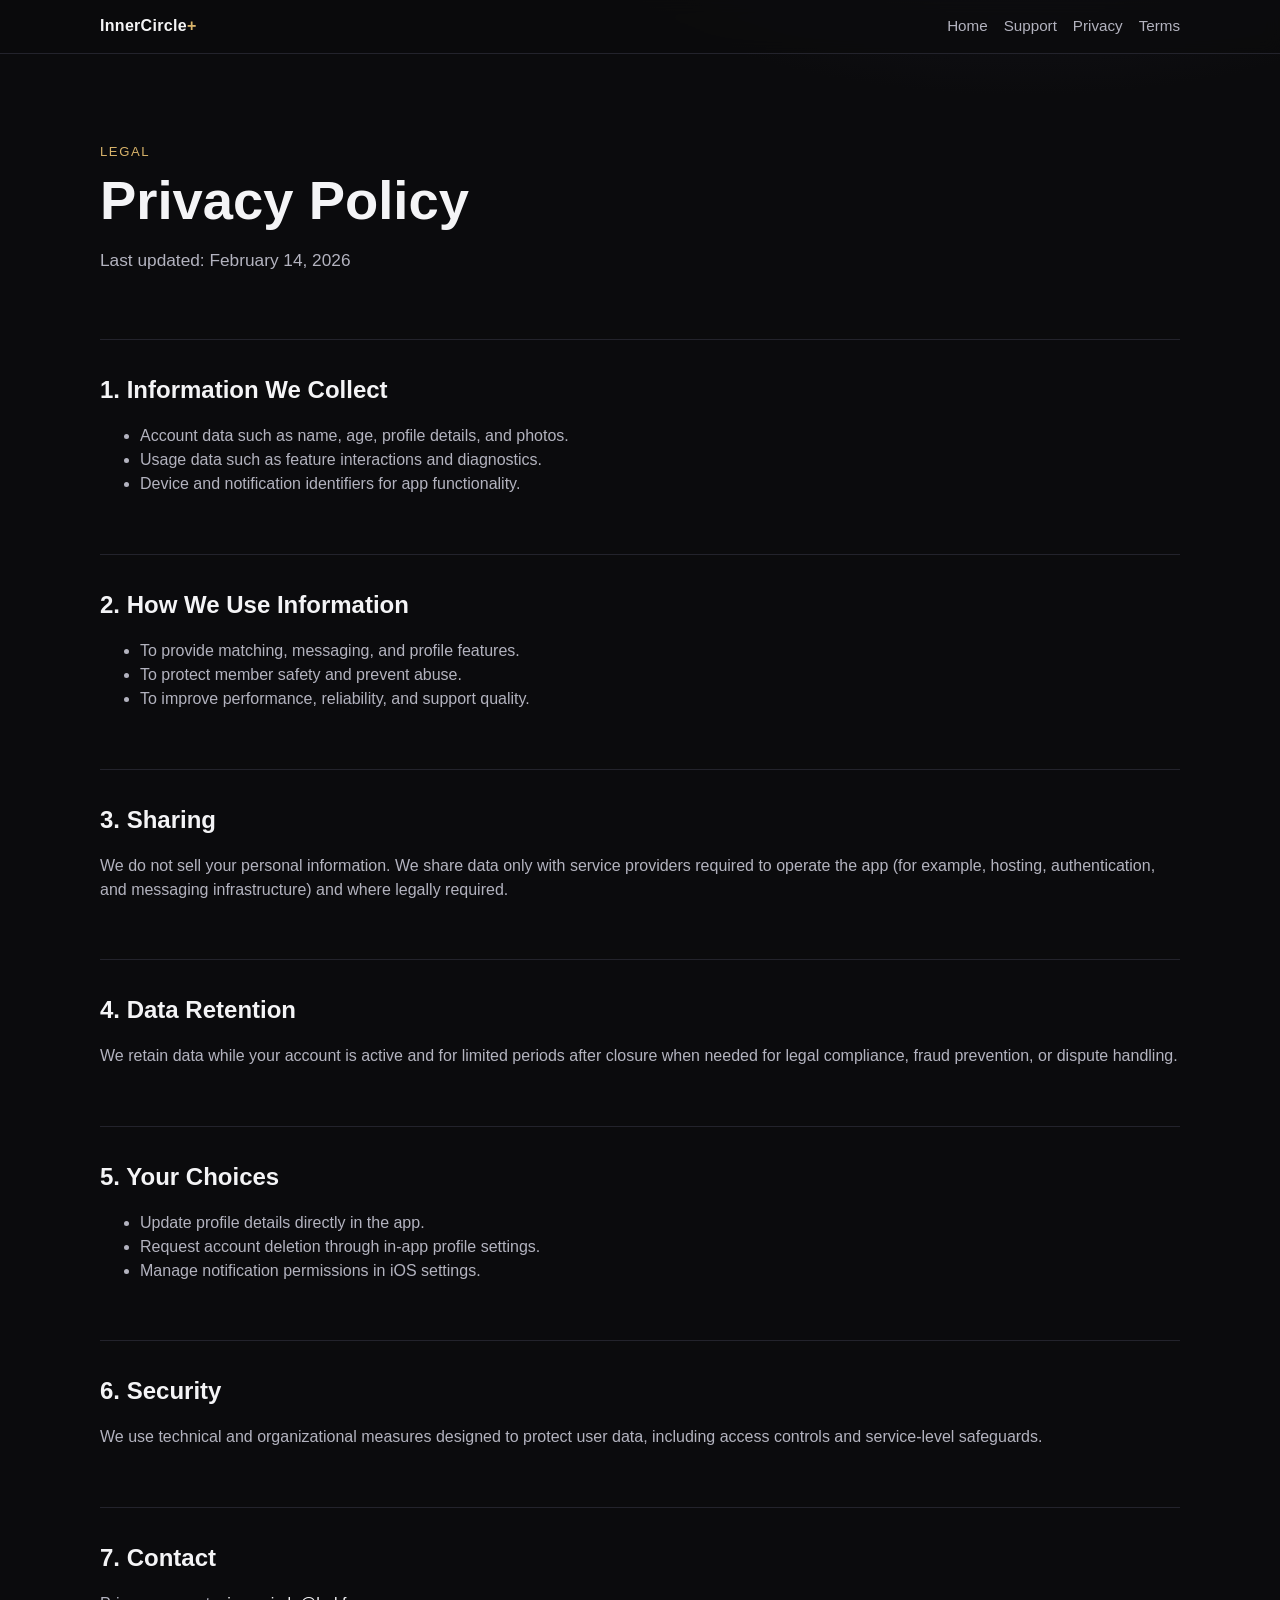
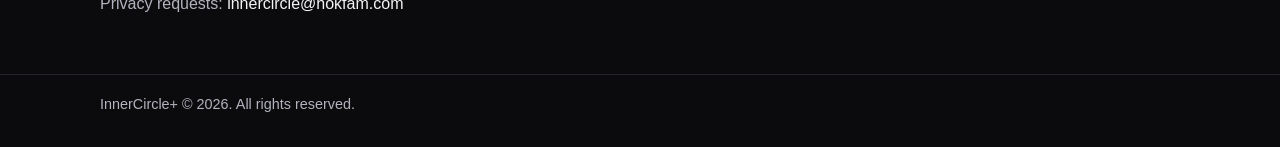
==== privacy.html @ e4188d9f "Add files via upload" ====
<!doctype html>
<html lang="en">
<head>
  <meta charset="utf-8">
  <meta name="viewport" content="width=device-width, initial-scale=1">
  <title>Privacy Policy | InnerCircle+</title>
  <meta name="description" content="Privacy Policy for InnerCircle+.">
  <link rel="stylesheet" href="styles.css">
</head>
<body>
  <nav class="nav">
    <div class="container nav-inner">
      <div class="brand">InnerCircle<span>+</span></div>
      <div class="links">
        <a href="index.html">Home</a>
        <a href="support.html">Support</a>
        <a href="privacy.html">Privacy</a>
        <a href="terms.html">Terms</a>
      </div>
    </div>
  </nav>

  <main class="container legal">
    <section class="hero">
      <div class="eyebrow">Legal</div>
      <h1>Privacy Policy</h1>
      <p class="lead">Last updated: February 14, 2026</p>
    </section>

    <section class="section">
      <h2>1. Information We Collect</h2>
      <ul>
        <li>Account data such as name, age, profile details, and photos.</li>
        <li>Usage data such as feature interactions and diagnostics.</li>
        <li>Device and notification identifiers for app functionality.</li>
      </ul>
    </section>

    <section class="section">
      <h2>2. How We Use Information</h2>
      <ul>
        <li>To provide matching, messaging, and profile features.</li>
        <li>To protect member safety and prevent abuse.</li>
        <li>To improve performance, reliability, and support quality.</li>
      </ul>
    </section>

    <section class="section">
      <h2>3. Sharing</h2>
      <p>We do not sell your personal information. We share data only with service providers required to operate the app (for example, hosting, authentication, and messaging infrastructure) and where legally required.</p>
    </section>

    <section class="section">
      <h2>4. Data Retention</h2>
      <p>We retain data while your account is active and for limited periods after closure when needed for legal compliance, fraud prevention, or dispute handling.</p>
    </section>

    <section class="section">
      <h2>5. Your Choices</h2>
      <ul>
        <li>Update profile details directly in the app.</li>
        <li>Request account deletion through in-app profile settings.</li>
        <li>Manage notification permissions in iOS settings.</li>
      </ul>
    </section>

    <section class="section">
      <h2>6. Security</h2>
      <p>We use technical and organizational measures designed to protect user data, including access controls and service-level safeguards.</p>
    </section>

    <section class="section">
      <h2>7. Contact</h2>
      <p>Privacy requests: <a href="mailto:innercircle@hokfam.com">innercircle@hokfam.com</a></p>
    </section>
  </main>

  <footer>
    <div class="container">
      <div>InnerCircle+ &copy; 2026. All rights reserved.</div>
    </div>
  </footer>
</body>
</html>
---- styles.css ----
:root {
  --bg: #0b0b0d;
  --card: #121217;
  --text: #f4f4f6;
  --muted: #b3b3bf;
  --gold: #d8b36a;
  --line: #23232c;
  --max: 1080px;
}

* {
  box-sizing: border-box;
}

html, body {
  margin: 0;
  padding: 0;
  background: radial-gradient(1200px 600px at 80% -10%, #1a1a24 0%, var(--bg) 45%);
  color: var(--text);
  font-family: -apple-system, BlinkMacSystemFont, "SF Pro Text", "Helvetica Neue", Arial, sans-serif;
  line-height: 1.5;
}

a {
  color: var(--text);
  text-decoration: none;
}

.container {
  width: min(100% - 2rem, var(--max));
  margin: 0 auto;
}

.nav {
  position: sticky;
  top: 0;
  z-index: 10;
  backdrop-filter: blur(8px);
  background: rgba(11, 11, 13, 0.75);
  border-bottom: 1px solid var(--line);
}

.nav-inner {
  display: flex;
  align-items: center;
  justify-content: space-between;
  padding: 0.9rem 0;
}

.brand {
  font-weight: 700;
  letter-spacing: 0.3px;
}

.brand span {
  color: var(--gold);
}

.links {
  display: flex;
  gap: 1rem;
  font-size: 0.95rem;
}

.links a {
  color: var(--muted);
}

.links a:hover {
  color: var(--text);
}

.hero {
  padding: 5.5rem 0 3rem;
}

.eyebrow {
  color: var(--gold);
  font-size: 0.82rem;
  letter-spacing: 0.12em;
  text-transform: uppercase;
}

h1 {
  margin: 0.6rem 0 1rem;
  font-size: clamp(2rem, 5vw, 3.4rem);
  line-height: 1.1;
}

.lead {
  max-width: 680px;
  color: var(--muted);
  font-size: 1.08rem;
}

.cta-row {
  margin-top: 1.5rem;
  display: flex;
  gap: 0.9rem;
  flex-wrap: wrap;
}

.btn {
  border: 1px solid var(--line);
  background: #191920;
  color: var(--text);
  padding: 0.72rem 1rem;
  border-radius: 999px;
  font-weight: 600;
}

.btn.primary {
  border-color: #9a7a3f;
  background: linear-gradient(180deg, #d8b36a 0%, #b48a42 100%);
  color: #1a1307;
}

.grid {
  display: grid;
  grid-template-columns: repeat(auto-fit, minmax(220px, 1fr));
  gap: 1rem;
  margin: 2.2rem 0 3.5rem;
}

.card {
  background: linear-gradient(180deg, rgba(255, 255, 255, 0.02), rgba(255, 255, 255, 0));
  border: 1px solid var(--line);
  border-radius: 16px;
  padding: 1rem;
}

.card h3 {
  margin: 0 0 0.4rem;
  font-size: 1.02rem;
}

.muted {
  color: var(--muted);
}

.section {
  padding: 2rem 0 2.6rem;
  border-top: 1px solid var(--line);
}

.section h2 {
  margin: 0 0 0.8rem;
  font-size: 1.5rem;
}

.legal p, .legal li {
  color: var(--muted);
}

footer {
  border-top: 1px solid var(--line);
  padding: 1.2rem 0 2rem;
  color: var(--muted);
  font-size: 0.9rem;
}
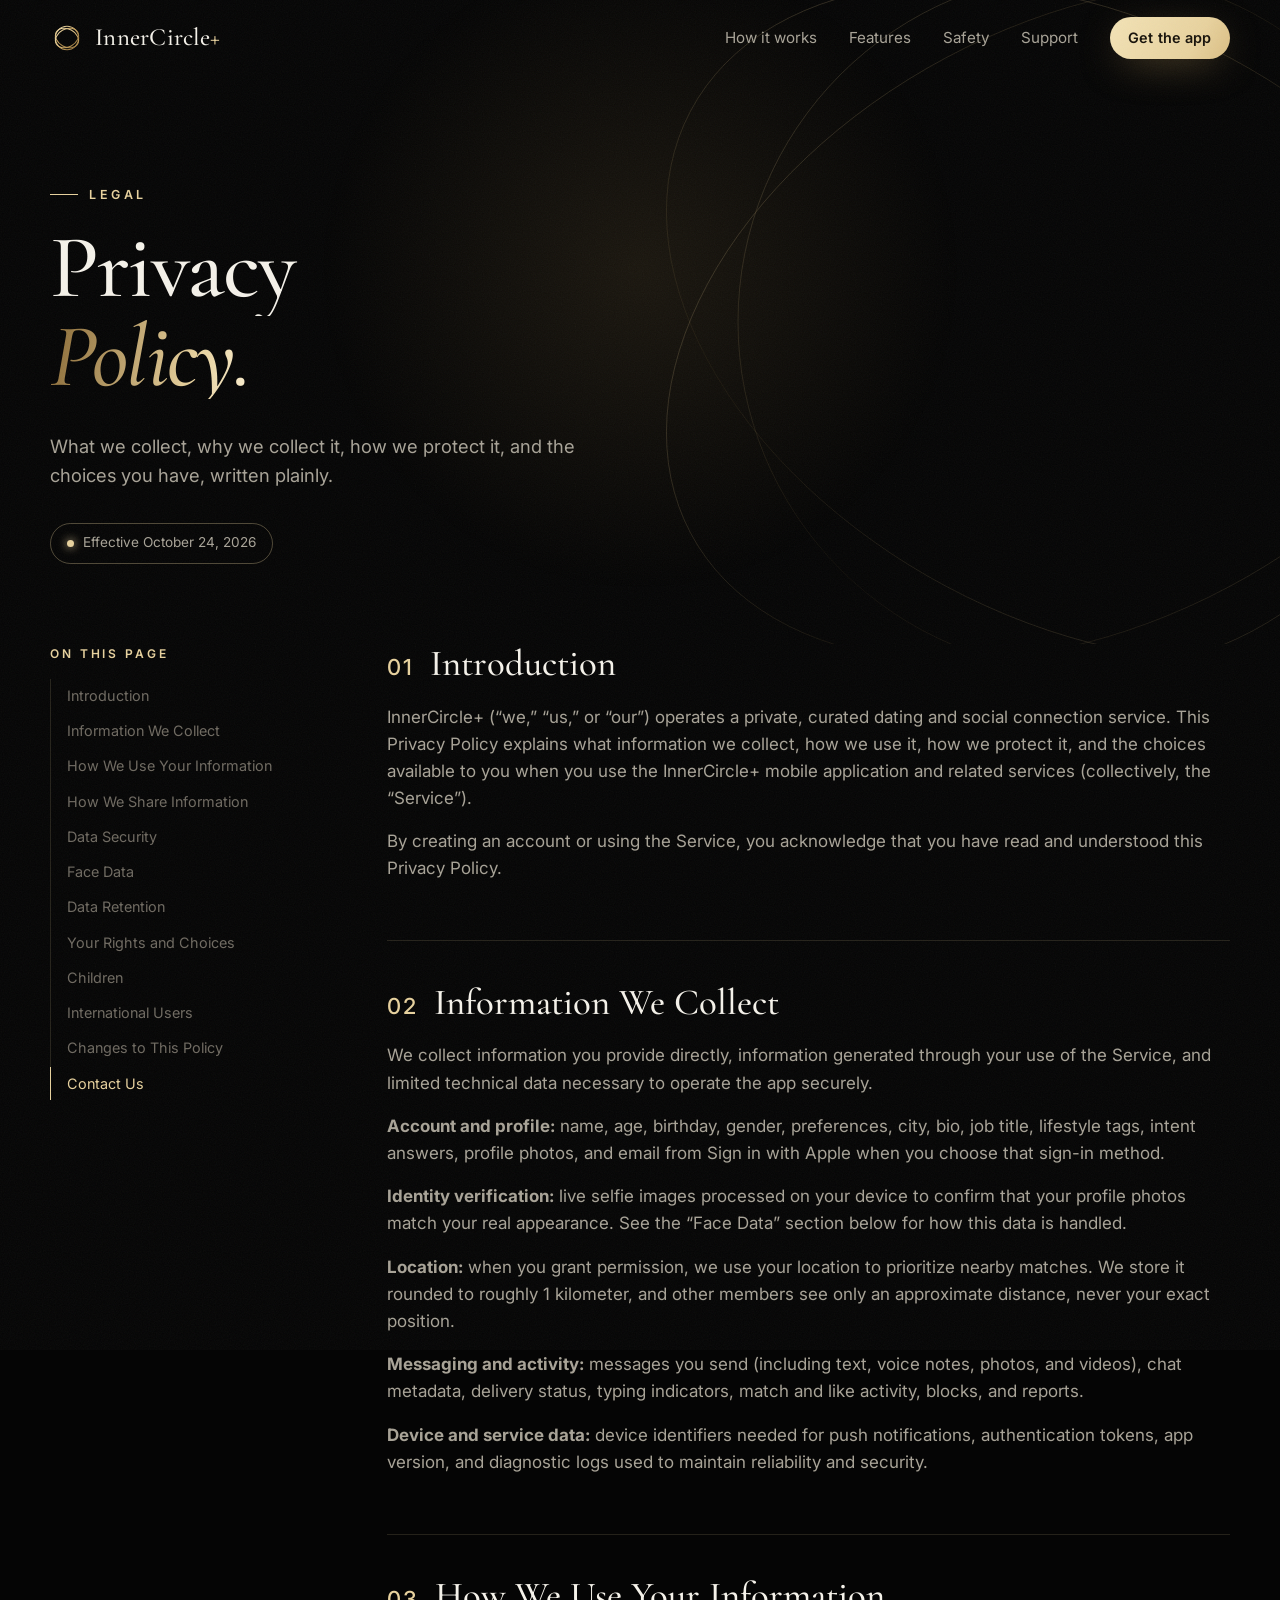
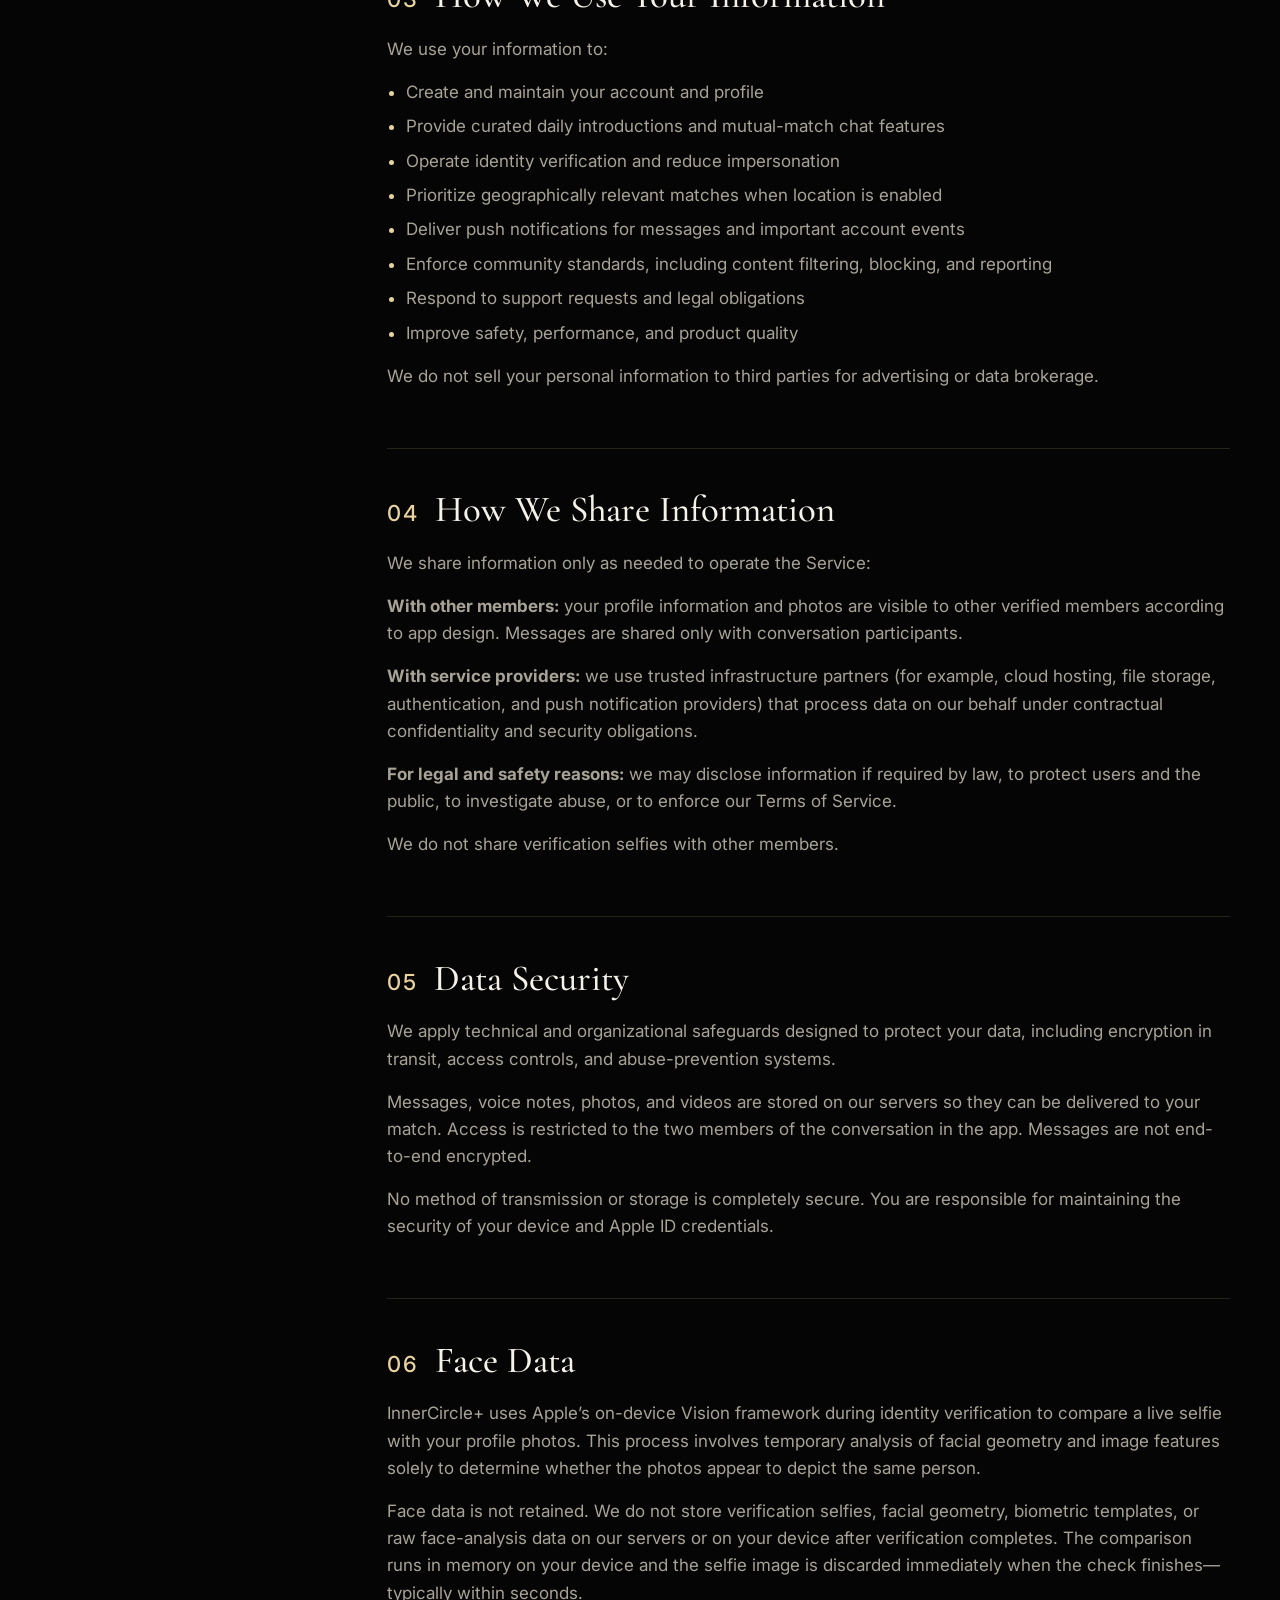
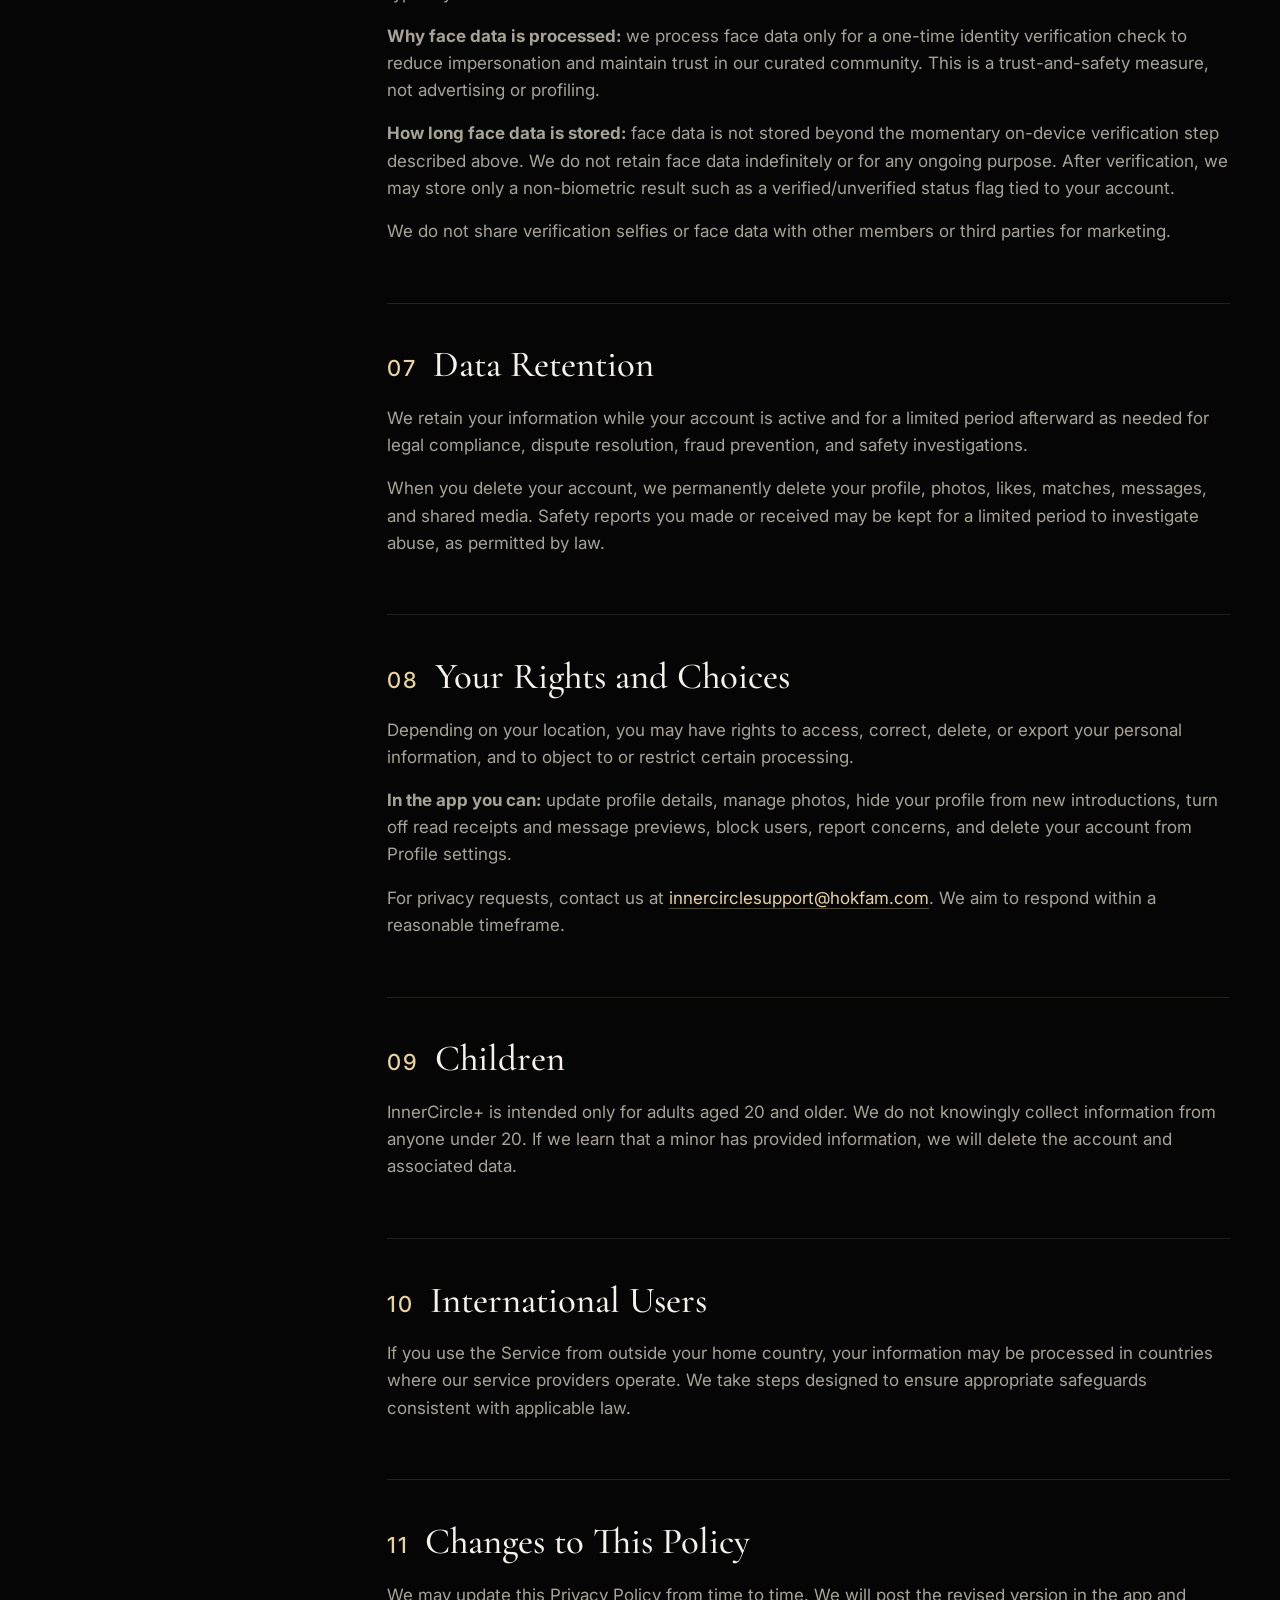
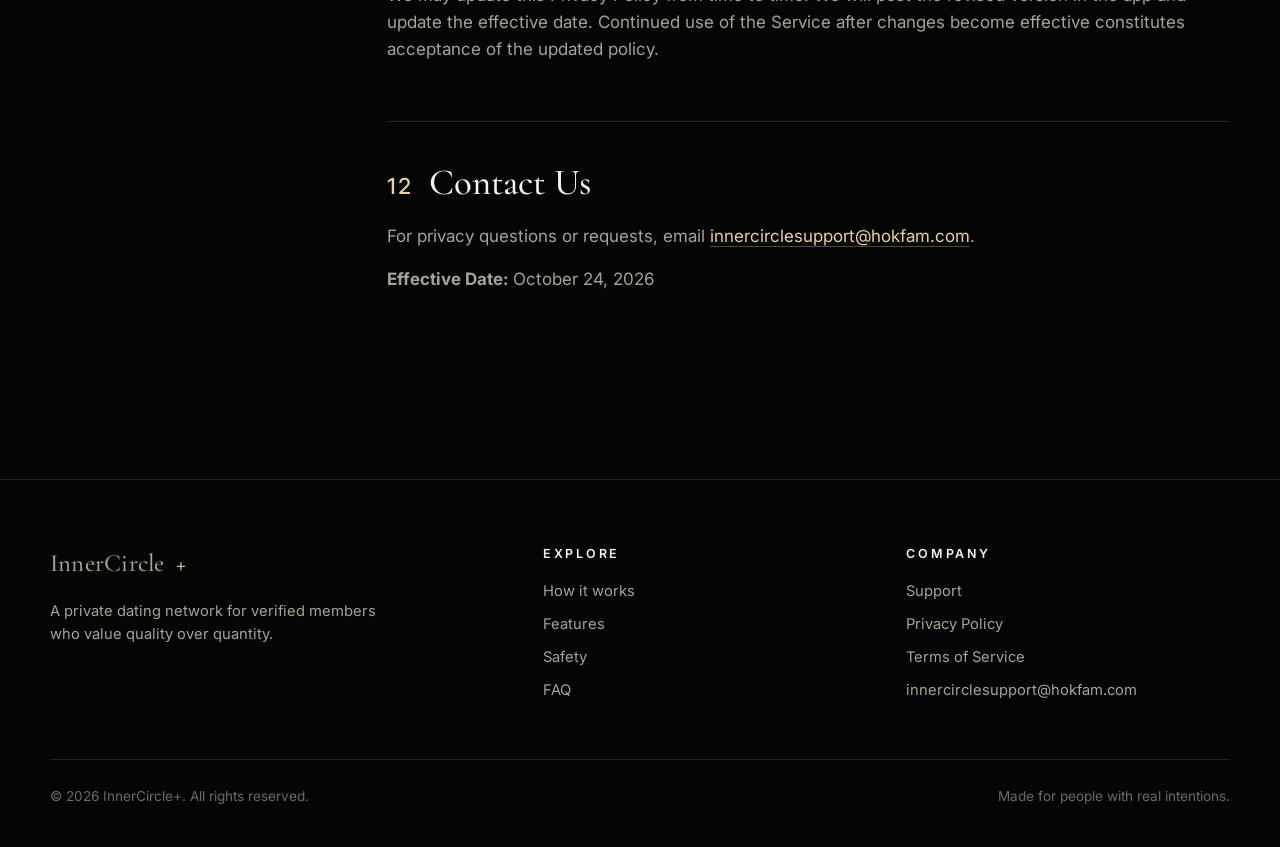
==== commit b7864914: "Add files via upload" ====
--- a/privacy.html
+++ b/privacy.html
@@ -2,82 +2,223 @@
 <html lang="en">
 <head>
   <meta charset="utf-8">
-  <meta name="viewport" content="width=device-width, initial-scale=1">
+  <meta name="viewport" content="width=device-width, initial-scale=1, viewport-fit=cover">
   <title>Privacy Policy | InnerCircle+</title>
-  <meta name="description" content="Privacy Policy for InnerCircle+.">
+  <meta name="description" content="How InnerCircle+ collects, uses, protects, and deletes your information, including face data.">
+  <meta name="theme-color" content="#050505">
+  <link rel="icon" href="assets/favicon.svg" type="image/svg+xml">
+  <link rel="preconnect" href="https://fonts.googleapis.com">
+  <link rel="preconnect" href="https://fonts.gstatic.com" crossorigin>
+  <link rel="stylesheet" href="https://fonts.googleapis.com/css2?family=Cormorant+Garamond:ital,wght@0,400;0,500;0,600;1,500&family=Inter:wght@400;500;600&display=swap">
   <link rel="stylesheet" href="styles.css">
+  <script src="site.js" defer></script>
 </head>
 <body>
-  <nav class="nav">
+  <a class="skip-link" href="#main">Skip to content</a>
+  <div class="read-progress" aria-hidden="true"></div>
+  <div class="grain" aria-hidden="true"></div>
+  <div class="cursor-glow" aria-hidden="true"></div>
+
+  <header class="site-nav" data-nav>
     <div class="container nav-inner">
-      <div class="brand">InnerCircle<span>+</span></div>
-      <div class="links">
-        <a href="index.html">Home</a>
+      <a class="brand" href="index.html" aria-label="InnerCircle+ home">
+        <svg class="brand-mark" viewBox="0 0 64 64" aria-hidden="true">
+          <defs>
+            <linearGradient id="brandGold" x1="0" y1="0" x2="1" y2="1">
+              <stop offset="0" stop-color="#F3E3B6"/><stop offset="0.55" stop-color="#C9A460"/><stop offset="1" stop-color="#8A6A35"/>
+            </linearGradient>
+          </defs>
+          <g fill="none" stroke="url(#brandGold)" stroke-width="2">
+            <circle cx="32" cy="32" r="22"/>
+            <g class="ring-a"><ellipse cx="32" cy="32" rx="23" ry="17" transform="rotate(28 32 32)"/></g>
+            <g class="ring-b"><ellipse cx="32" cy="32" rx="23" ry="17" transform="rotate(-28 32 32)"/></g>
+          </g>
+        </svg>
+        <span>InnerCircle<em>+</em></span>
+      </a>
+      <nav class="nav-links" id="nav-links" aria-label="Main">
+        <a href="index.html#how">How it works</a>
+        <a href="index.html#features">Features</a>
+        <a href="index.html#safety">Safety</a>
         <a href="support.html">Support</a>
-        <a href="privacy.html">Privacy</a>
-        <a href="terms.html">Terms</a>
+        <a class="btn btn-gold btn-sm" href="https://apps.apple.com" target="_blank" rel="noopener">Get the app</a>
+      </nav>
+      <button class="nav-toggle" type="button" aria-label="Menu" aria-expanded="false" aria-controls="nav-links"><span></span><span></span></button>
+    </div>
+  </header>
+
+  <main id="main">
+    <section class="page-hero">
+      <svg class="orbits" viewBox="0 0 1200 1200" aria-hidden="true">
+        <defs>
+          <linearGradient id="orbitStroke" x1="0" y1="0" x2="1" y2="1">
+            <stop offset="0" stop-color="#E8D29E" stop-opacity="0.65"/>
+            <stop offset="0.5" stop-color="#C9A460" stop-opacity="0.18"/>
+            <stop offset="1" stop-color="#E8D29E" stop-opacity="0.5"/>
+          </linearGradient>
+        </defs>
+        <g class="o1"><circle cx="600" cy="600" r="420"/></g>
+        <g class="o2"><ellipse cx="600" cy="600" rx="540" ry="360" transform="rotate(28 600 600)"/></g>
+        <g class="o3"><ellipse cx="600" cy="600" rx="540" ry="360" transform="rotate(-28 600 600)"/></g>
+      </svg>
+      <div class="container">
+        <p class="eyebrow" data-reveal>Legal</p>
+        <h1 class="display">
+          <span class="line"><span>Privacy</span></span>
+          <span class="line"><em class="shimmer">Policy.</em></span>
+        </h1>
+        <p class="lead" data-reveal style="--i: 3">What we collect, why we collect it, how we protect it, and the choices you have, written plainly.</p>
+        <span class="meta-pill" data-reveal style="--i: 4">Effective October 24, 2026</span>
       </div>
+    </section>
+
+    <div class="container legal-layout">
+      <aside class="toc" aria-label="On this page">
+        <p>On this page</p>
+        <ol>
+            <li><a href="#introduction">Introduction</a></li>
+            <li><a href="#information-we-collect">Information We Collect</a></li>
+            <li><a href="#how-we-use-your-information">How We Use Your Information</a></li>
+            <li><a href="#how-we-share-information">How We Share Information</a></li>
+            <li><a href="#data-security">Data Security</a></li>
+            <li><a href="#face-data">Face Data</a></li>
+            <li><a href="#data-retention">Data Retention</a></li>
+            <li><a href="#your-rights-and-choices">Your Rights and Choices</a></li>
+            <li><a href="#children">Children</a></li>
+            <li><a href="#international-users">International Users</a></li>
+            <li><a href="#changes-to-this-policy">Changes to This Policy</a></li>
+            <li><a href="#contact-us">Contact Us</a></li>
+        </ol>
+      </aside>
+      <article class="legal-body">
+          <section id="introduction">
+            <h2><span>01</span>Introduction</h2>
+            <div>
+              <p>InnerCircle+ (“we,” “us,” or “our”) operates a private, curated dating and social connection service. This Privacy Policy explains what information we collect, how we use it, how we protect it, and the choices available to you when you use the InnerCircle+ mobile application and related services (collectively, the “Service”).</p>
+              <p>By creating an account or using the Service, you acknowledge that you have read and understood this Privacy Policy.</p>
+            </div>
+          </section>
+          <section id="information-we-collect">
+            <h2><span>02</span>Information We Collect</h2>
+            <div>
+              <p>We collect information you provide directly, information generated through your use of the Service, and limited technical data necessary to operate the app securely.</p>
+              <p><strong>Account and profile:</strong> name, age, birthday, gender, preferences, city, bio, job title, lifestyle tags, intent answers, profile photos, and email from Sign in with Apple when you choose that sign-in method.</p>
+              <p><strong>Identity verification:</strong> live selfie images processed on your device to confirm that your profile photos match your real appearance. See the “Face Data” section below for how this data is handled.</p>
+              <p><strong>Location:</strong> when you grant permission, we use your location to prioritize nearby matches. We store it rounded to roughly 1 kilometer, and other members see only an approximate distance, never your exact position.</p>
+              <p><strong>Messaging and activity:</strong> messages you send (including text, voice notes, photos, and videos), chat metadata, delivery status, typing indicators, match and like activity, blocks, and reports.</p>
+              <p><strong>Device and service data:</strong> device identifiers needed for push notifications, authentication tokens, app version, and diagnostic logs used to maintain reliability and security.</p>
+            </div>
+          </section>
+          <section id="how-we-use-your-information">
+            <h2><span>03</span>How We Use Your Information</h2>
+            <div>
+              <p>We use your information to:</p>
+              <ul><li>Create and maintain your account and profile</li><li>Provide curated daily introductions and mutual-match chat features</li><li>Operate identity verification and reduce impersonation</li><li>Prioritize geographically relevant matches when location is enabled</li><li>Deliver push notifications for messages and important account events</li><li>Enforce community standards, including content filtering, blocking, and reporting</li><li>Respond to support requests and legal obligations</li><li>Improve safety, performance, and product quality</li></ul>
+              <p>We do not sell your personal information to third parties for advertising or data brokerage.</p>
+            </div>
+          </section>
+          <section id="how-we-share-information">
+            <h2><span>04</span>How We Share Information</h2>
+            <div>
+              <p>We share information only as needed to operate the Service:</p>
+              <p><strong>With other members:</strong> your profile information and photos are visible to other verified members according to app design. Messages are shared only with conversation participants.</p>
+              <p><strong>With service providers:</strong> we use trusted infrastructure partners (for example, cloud hosting, file storage, authentication, and push notification providers) that process data on our behalf under contractual confidentiality and security obligations.</p>
+              <p><strong>For legal and safety reasons:</strong> we may disclose information if required by law, to protect users and the public, to investigate abuse, or to enforce our Terms of Service.</p>
+              <p>We do not share verification selfies with other members.</p>
+            </div>
+          </section>
+          <section id="data-security">
+            <h2><span>05</span>Data Security</h2>
+            <div>
+              <p>We apply technical and organizational safeguards designed to protect your data, including encryption in transit, access controls, and abuse-prevention systems.</p>
+              <p>Messages, voice notes, photos, and videos are stored on our servers so they can be delivered to your match. Access is restricted to the two members of the conversation in the app. Messages are not end-to-end encrypted.</p>
+              <p>No method of transmission or storage is completely secure. You are responsible for maintaining the security of your device and Apple ID credentials.</p>
+            </div>
+          </section>
+          <section id="face-data">
+            <h2><span>06</span>Face Data</h2>
+            <div>
+              <p>InnerCircle+ uses Apple’s on-device Vision framework during identity verification to compare a live selfie with your profile photos. This process involves temporary analysis of facial geometry and image features solely to determine whether the photos appear to depict the same person.</p>
+              <p>Face data is not retained. We do not store verification selfies, facial geometry, biometric templates, or raw face-analysis data on our servers or on your device after verification completes. The comparison runs in memory on your device and the selfie image is discarded immediately when the check finishes—typically within seconds.</p>
+              <p><strong>Why face data is processed:</strong> we process face data only for a one-time identity verification check to reduce impersonation and maintain trust in our curated community. This is a trust-and-safety measure, not advertising or profiling.</p>
+              <p><strong>How long face data is stored:</strong> face data is not stored beyond the momentary on-device verification step described above. We do not retain face data indefinitely or for any ongoing purpose. After verification, we may store only a non-biometric result such as a verified/unverified status flag tied to your account.</p>
+              <p>We do not share verification selfies or face data with other members or third parties for marketing.</p>
+            </div>
+          </section>
+          <section id="data-retention">
+            <h2><span>07</span>Data Retention</h2>
+            <div>
+              <p>We retain your information while your account is active and for a limited period afterward as needed for legal compliance, dispute resolution, fraud prevention, and safety investigations.</p>
+              <p>When you delete your account, we permanently delete your profile, photos, likes, matches, messages, and shared media. Safety reports you made or received may be kept for a limited period to investigate abuse, as permitted by law.</p>
+            </div>
+          </section>
+          <section id="your-rights-and-choices">
+            <h2><span>08</span>Your Rights and Choices</h2>
+            <div>
+              <p>Depending on your location, you may have rights to access, correct, delete, or export your personal information, and to object to or restrict certain processing.</p>
+              <p><strong>In the app you can:</strong> update profile details, manage photos, hide your profile from new introductions, turn off read receipts and message previews, block users, report concerns, and delete your account from Profile settings.</p>
+              <p>For privacy requests, contact us at <a href="mailto:innercirclesupport@hokfam.com">innercirclesupport@hokfam.com</a>. We aim to respond within a reasonable timeframe.</p>
+            </div>
+          </section>
+          <section id="children">
+            <h2><span>09</span>Children</h2>
+            <div>
+              <p>InnerCircle+ is intended only for adults aged 20 and older. We do not knowingly collect information from anyone under 20. If we learn that a minor has provided information, we will delete the account and associated data.</p>
+            </div>
+          </section>
+          <section id="international-users">
+            <h2><span>10</span>International Users</h2>
+            <div>
+              <p>If you use the Service from outside your home country, your information may be processed in countries where our service providers operate. We take steps designed to ensure appropriate safeguards consistent with applicable law.</p>
+            </div>
+          </section>
+          <section id="changes-to-this-policy">
+            <h2><span>11</span>Changes to This Policy</h2>
+            <div>
+              <p>We may update this Privacy Policy from time to time. We will post the revised version in the app and update the effective date. Continued use of the Service after changes become effective constitutes acceptance of the updated policy.</p>
+            </div>
+          </section>
+          <section id="contact-us">
+            <h2><span>12</span>Contact Us</h2>
+            <div>
+              <p>For privacy questions or requests, email <a href="mailto:innercirclesupport@hokfam.com">innercirclesupport@hokfam.com</a>.</p>
+              <p><strong>Effective Date:</strong> October 24, 2026</p>
+            </div>
+          </section>
+      </article>
     </div>
-  </nav>
-
-  <main class="container legal">
-    <section class="hero">
-      <div class="eyebrow">Legal</div>
-      <h1>Privacy Policy</h1>
-      <p class="lead">Last updated: February 14, 2026</p>
-    </section>
-
-    <section class="section">
-      <h2>1. Information We Collect</h2>
-      <ul>
-        <li>Account data such as name, age, profile details, and photos.</li>
-        <li>Usage data such as feature interactions and diagnostics.</li>
-        <li>Device and notification identifiers for app functionality.</li>
-      </ul>
-    </section>
-
-    <section class="section">
-      <h2>2. How We Use Information</h2>
-      <ul>
-        <li>To provide matching, messaging, and profile features.</li>
-        <li>To protect member safety and prevent abuse.</li>
-        <li>To improve performance, reliability, and support quality.</li>
-      </ul>
-    </section>
-
-    <section class="section">
-      <h2>3. Sharing</h2>
-      <p>We do not sell your personal information. We share data only with service providers required to operate the app (for example, hosting, authentication, and messaging infrastructure) and where legally required.</p>
-    </section>
-
-    <section class="section">
-      <h2>4. Data Retention</h2>
-      <p>We retain data while your account is active and for limited periods after closure when needed for legal compliance, fraud prevention, or dispute handling.</p>
-    </section>
-
-    <section class="section">
-      <h2>5. Your Choices</h2>
-      <ul>
-        <li>Update profile details directly in the app.</li>
-        <li>Request account deletion through in-app profile settings.</li>
-        <li>Manage notification permissions in iOS settings.</li>
-      </ul>
-    </section>
-
-    <section class="section">
-      <h2>6. Security</h2>
-      <p>We use technical and organizational measures designed to protect user data, including access controls and service-level safeguards.</p>
-    </section>
-
-    <section class="section">
-      <h2>7. Contact</h2>
-      <p>Privacy requests: <a href="mailto:innercircle@hokfam.com">innercircle@hokfam.com</a></p>
-    </section>
   </main>
 
-  <footer>
+  <footer class="site-footer">
     <div class="container">
-      <div>InnerCircle+ &copy; 2026. All rights reserved.</div>
+      <div class="footer-grid">
+        <div>
+          <a class="brand" href="index.html">InnerCircle<em>+</em></a>
+          <p class="footer-tag">A private dating network for verified members who value quality over quantity.</p>
+        </div>
+        <div>
+          <h4>Explore</h4>
+          <ul>
+            <li><a href="index.html#how">How it works</a></li>
+            <li><a href="index.html#features">Features</a></li>
+            <li><a href="index.html#safety">Safety</a></li>
+            <li><a href="index.html#faq">FAQ</a></li>
+          </ul>
+        </div>
+        <div>
+          <h4>Company</h4>
+          <ul>
+            <li><a href="support.html">Support</a></li>
+            <li><a href="privacy.html">Privacy Policy</a></li>
+            <li><a href="terms.html">Terms of Service</a></li>
+            <li><a href="mailto:innercirclesupport@hokfam.com">innercirclesupport@hokfam.com</a></li>
+          </ul>
+        </div>
+      </div>
+      <div class="footer-base">
+        <span>&copy; <span data-year>2026</span> InnerCircle+. All rights reserved.</span>
+        <span>Made for people with real intentions.</span>
+      </div>
     </div>
   </footer>
 </body>
--- a/styles.css
+++ b/styles.css
@@ -1,160 +1,1742 @@
+/* InnerCircle+ — quiet luxury, in motion */
+
 :root {
-  --bg: #0b0b0d;
-  --card: #121217;
-  --text: #f4f4f6;
-  --muted: #b3b3bf;
-  --gold: #d8b36a;
-  --line: #23232c;
-  --max: 1080px;
-}
-
-* {
+  --bg: #050505;
+  --bg-raise: #0c0b09;
+  --ink: #f5f2ea;
+  --muted: #a8a397;
+  --soft: #6f6a61;
+  --champagne: #e8d29e;
+  --gold: #c9a460;
+  --gold-deep: #8a6a35;
+  --line: rgba(232, 210, 158, 0.14);
+  --line-strong: rgba(232, 210, 158, 0.32);
+  --glass: rgba(18, 16, 12, 0.62);
+  --radius: 28px;
+  --max: 1180px;
+  --ease: cubic-bezier(0.22, 1, 0.36, 1);
+  --serif: "Cormorant Garamond", "Iowan Old Style", "Times New Roman", serif;
+  --sans: "Inter", -apple-system, BlinkMacSystemFont, "Helvetica Neue", Arial, sans-serif;
+  --mx: 50vw;
+  --my: 30vh;
+}
+
+*,
+*::before,
+*::after {
   box-sizing: border-box;
 }
 
-html, body {
+html {
+  scroll-behavior: smooth;
+  -webkit-text-size-adjust: 100%;
+}
+
+body {
   margin: 0;
-  padding: 0;
-  background: radial-gradient(1200px 600px at 80% -10%, #1a1a24 0%, var(--bg) 45%);
-  color: var(--text);
-  font-family: -apple-system, BlinkMacSystemFont, "SF Pro Text", "Helvetica Neue", Arial, sans-serif;
-  line-height: 1.5;
+  background: var(--bg);
+  color: var(--ink);
+  font-family: var(--sans);
+  font-size: 17px;
+  line-height: 1.6;
+  -webkit-font-smoothing: antialiased;
+  overflow-x: hidden;
+}
+
+img {
+  display: block;
+  max-width: 100%;
 }
 
 a {
-  color: var(--text);
+  color: inherit;
   text-decoration: none;
 }
 
+::selection {
+  background: rgba(232, 210, 158, 0.32);
+  color: var(--ink);
+}
+
+:focus-visible {
+  outline: 2px solid var(--champagne);
+  outline-offset: 3px;
+  border-radius: 6px;
+}
+
 .container {
-  width: min(100% - 2rem, var(--max));
-  margin: 0 auto;
-}
-
-.nav {
-  position: sticky;
-  top: 0;
-  z-index: 10;
-  backdrop-filter: blur(8px);
-  background: rgba(11, 11, 13, 0.75);
-  border-bottom: 1px solid var(--line);
+  width: min(100% - 2.5rem, var(--max));
+  margin-inline: auto;
+}
+
+.skip-link {
+  position: absolute;
+  left: 1rem;
+  top: -3rem;
+  z-index: 100;
+  padding: 0.6rem 1rem;
+  border-radius: 999px;
+  background: var(--champagne);
+  color: #111;
+  font-weight: 600;
+}
+
+.skip-link:focus {
+  top: 1rem;
+}
+
+/* ---------- Ambient layers ---------- */
+
+.grain {
+  position: fixed;
+  inset: -50%;
+  z-index: 60;
+  pointer-events: none;
+  opacity: 0.05;
+  background-image: url("data:image/svg+xml,%3Csvg xmlns='http://www.w3.org/2000/svg' width='160' height='160'%3E%3Cfilter id='n'%3E%3CfeTurbulence type='fractalNoise' baseFrequency='0.85' numOctaves='3' stitchTiles='stitch'/%3E%3C/filter%3E%3Crect width='100%25' height='100%25' filter='url(%23n)'/%3E%3C/svg%3E");
+  animation: grain 8s steps(10) infinite;
+}
+
+@keyframes grain {
+  0%, 100% { transform: translate(0, 0); }
+  20% { transform: translate(-3%, 2%); }
+  40% { transform: translate(2%, -3%); }
+  60% { transform: translate(-2%, -1%); }
+  80% { transform: translate(3%, 3%); }
+}
+
+.cursor-glow {
+  position: fixed;
+  inset: 0;
+  z-index: 0;
+  pointer-events: none;
+  background: radial-gradient(520px circle at var(--mx) var(--my), rgba(201, 164, 96, 0.11), transparent 62%);
+}
+
+main,
+.site-footer {
+  position: relative;
+  z-index: 1;
+}
+
+/* ---------- Navigation ---------- */
+
+.site-nav {
+  position: fixed;
+  inset: 0 0 auto;
+  z-index: 50;
+  transition: background 0.4s var(--ease), border-color 0.4s var(--ease), backdrop-filter 0.4s var(--ease);
+  border-bottom: 1px solid transparent;
+}
+
+.site-nav.is-scrolled {
+  background: rgba(5, 5, 5, 0.72);
+  backdrop-filter: blur(18px) saturate(140%);
+  -webkit-backdrop-filter: blur(18px) saturate(140%);
+  border-bottom-color: var(--line);
 }
 
 .nav-inner {
   display: flex;
   align-items: center;
   justify-content: space-between;
-  padding: 0.9rem 0;
+  height: 76px;
 }
 
 .brand {
-  font-weight: 700;
-  letter-spacing: 0.3px;
-}
-
-.brand span {
-  color: var(--gold);
-}
-
-.links {
+  display: inline-flex;
+  align-items: center;
+  gap: 0.7rem;
+  font-family: var(--serif);
+  font-size: 1.55rem;
+  font-weight: 500;
+  letter-spacing: 0.01em;
+}
+
+.brand em {
+  color: var(--champagne);
+  font-style: normal;
+}
+
+.brand-mark {
+  width: 34px;
+  height: 34px;
+}
+
+.brand-mark g {
+  transform-origin: 50% 50%;
+  transform-box: fill-box;
+}
+
+.brand:hover .brand-mark .ring-a { animation: spin 3s linear infinite; }
+.brand:hover .brand-mark .ring-b { animation: spin 3s linear infinite reverse; }
+
+.nav-links {
+  display: flex;
+  align-items: center;
+  gap: 2rem;
+  font-size: 0.95rem;
+}
+
+.nav-links a:not(.btn) {
+  position: relative;
+  color: var(--muted);
+  transition: color 0.3s var(--ease);
+}
+
+.nav-links a:not(.btn)::after {
+  content: "";
+  position: absolute;
+  left: 0;
+  right: 0;
+  bottom: -6px;
+  height: 1px;
+  background: var(--champagne);
+  transform: scaleX(0);
+  transform-origin: right;
+  transition: transform 0.45s var(--ease);
+}
+
+.nav-links a:not(.btn):hover,
+.nav-links a[aria-current="page"] {
+  color: var(--ink);
+}
+
+.nav-links a:not(.btn):hover::after,
+.nav-links a[aria-current="page"]::after {
+  transform: scaleX(1);
+  transform-origin: left;
+}
+
+.nav-toggle {
+  display: none;
+  width: 44px;
+  height: 44px;
+  border: 1px solid var(--line-strong);
+  border-radius: 50%;
+  background: transparent;
+  cursor: pointer;
+  position: relative;
+}
+
+.nav-toggle span {
+  position: absolute;
+  left: 13px;
+  right: 13px;
+  height: 1.5px;
+  background: var(--champagne);
+  transition: transform 0.4s var(--ease), top 0.4s var(--ease);
+}
+
+.nav-toggle span:first-child { top: 17px; }
+.nav-toggle span:last-child { top: 25px; }
+.nav-toggle[aria-expanded="true"] span:first-child { top: 21px; transform: rotate(45deg); }
+.nav-toggle[aria-expanded="true"] span:last-child { top: 21px; transform: rotate(-45deg); }
+
+/* ---------- Buttons ---------- */
+
+.btn {
+  --pad-y: 0.95rem;
+  position: relative;
+  display: inline-flex;
+  align-items: center;
+  justify-content: center;
+  gap: 0.6rem;
+  padding: var(--pad-y) 1.6rem;
+  border-radius: 999px;
+  border: 1px solid var(--line-strong);
+  color: var(--ink);
+  font-weight: 600;
+  font-size: 0.98rem;
+  letter-spacing: 0.01em;
+  isolation: isolate;
+  overflow: hidden;
+  transition: transform 0.4s var(--ease), border-color 0.4s var(--ease), box-shadow 0.4s var(--ease);
+}
+
+.btn:hover {
+  transform: translateY(-2px);
+  border-color: var(--champagne);
+}
+
+.btn-sm {
+  --pad-y: 0.6rem;
+  padding-inline: 1.15rem;
+  font-size: 0.9rem;
+}
+
+.btn-gold {
+  border: none;
+  color: #17120a;
+  background: linear-gradient(120deg, #f3e3b6 0%, #e8d29e 35%, #c9a460 70%, #e8d29e 100%);
+  background-size: 220% 100%;
+  box-shadow: 0 10px 40px -12px rgba(201, 164, 96, 0.55);
+  animation: sheen 6s var(--ease) infinite;
+}
+
+.btn-gold:hover {
+  box-shadow: 0 18px 50px -14px rgba(232, 210, 158, 0.75);
+}
+
+@keyframes sheen {
+  0%, 100% { background-position: 0% 50%; }
+  50% { background-position: 100% 50%; }
+}
+
+.btn-orbit {
+  border: none;
+  padding: 2px;
+  background: conic-gradient(from var(--angle, 0deg), transparent 0 55%, var(--champagne) 75%, transparent 90%);
+  animation: orbit-border 4s linear infinite;
+}
+
+.btn-orbit > span {
+  display: inline-flex;
+  align-items: center;
+  gap: 0.6rem;
+  padding: 1.05rem 1.9rem;
+  border-radius: 999px;
+  background: #0d0b08;
+}
+
+@property --angle {
+  syntax: "<angle>";
+  initial-value: 0deg;
+  inherits: false;
+}
+
+@keyframes orbit-border {
+  to { --angle: 360deg; }
+}
+
+.apple-glyph {
+  width: 18px;
+  height: 18px;
+}
+
+/* ---------- Typography ---------- */
+
+.eyebrow {
+  display: inline-flex;
+  align-items: center;
+  gap: 0.7rem;
+  margin: 0 0 1.4rem;
+  color: var(--champagne);
+  font-size: 0.78rem;
+  font-weight: 600;
+  letter-spacing: 0.28em;
+  text-transform: uppercase;
+}
+
+.eyebrow::before {
+  content: "";
+  width: 28px;
+  height: 1px;
+  background: currentColor;
+}
+
+.display {
+  margin: 0;
+  font-family: var(--serif);
+  font-weight: 500;
+  font-size: clamp(3.4rem, 9vw, 7.6rem);
+  line-height: 0.92;
+  letter-spacing: -0.02em;
+}
+
+.display .line {
+  display: block;
+  overflow: hidden;
+  padding-bottom: 0.08em;
+}
+
+.display .line > span,
+.display .line > em {
+  display: inline-block;
+  transform: translateY(105%);
+  animation: rise 1.3s var(--ease) forwards;
+}
+
+.display .line:nth-child(2) > * {
+  animation-delay: 0.14s;
+}
+
+@keyframes rise {
+  to { transform: translateY(0); }
+}
+
+.shimmer {
+  font-style: italic;
+  background: linear-gradient(100deg, var(--gold-deep) 0%, var(--champagne) 30%, #fff6dd 45%, var(--champagne) 60%, var(--gold) 100%);
+  background-size: 250% 100%;
+  -webkit-background-clip: text;
+  background-clip: text;
+  color: transparent;
+  animation: rise 1.3s var(--ease) 0.14s forwards, shimmer 7s linear 1.4s infinite;
+}
+
+.shimmer.still {
+  animation: shimmer 7s linear infinite;
+}
+
+@keyframes shimmer {
+  0% { background-position: 100% 50%; }
+  100% { background-position: -150% 50%; }
+}
+
+.section-title {
+  margin: 0 0 1rem;
+  font-family: var(--serif);
+  font-weight: 500;
+  font-size: clamp(2.4rem, 5.2vw, 4.2rem);
+  line-height: 1.02;
+  letter-spacing: -0.015em;
+}
+
+.section-title em {
+  font-style: italic;
+  color: var(--champagne);
+}
+
+.lead {
+  max-width: 36rem;
+  margin: 0;
+  color: var(--muted);
+  font-size: 1.15rem;
+}
+
+.section-head {
+  max-width: 44rem;
+  margin-bottom: 4rem;
+}
+
+.section-head.center {
+  margin-inline: auto;
+  text-align: center;
+}
+
+.section-head.center .eyebrow {
+  justify-content: center;
+}
+
+.section-head.center .eyebrow::after {
+  content: "";
+  width: 28px;
+  height: 1px;
+  background: currentColor;
+}
+
+.section {
+  padding: clamp(6rem, 12vw, 10rem) 0;
+  position: relative;
+}
+
+/* ---------- Reveal motion ---------- */
+
+[data-reveal] {
+  opacity: 0;
+  transform: translateY(36px);
+  filter: blur(8px);
+  transition: opacity 1.1s var(--ease), transform 1.1s var(--ease), filter 1.1s var(--ease);
+  transition-delay: calc(var(--i, 0) * 110ms);
+}
+
+[data-reveal].is-in {
+  opacity: 1;
+  transform: none;
+  filter: none;
+}
+
+/* ---------- Hero ---------- */
+
+.hero {
+  position: relative;
+  min-height: 100svh;
+  display: flex;
+  align-items: center;
+  padding: 8rem 0 5rem;
+  overflow: hidden;
+}
+
+.orbits {
+  position: absolute;
+  top: 50%;
+  left: 62%;
+  width: min(1400px, 160vw);
+  aspect-ratio: 1;
+  transform: translate(-50%, -50%);
+  pointer-events: none;
+  opacity: 0.55;
+}
+
+.orbits ellipse,
+.orbits circle {
+  fill: none;
+  stroke: url(#orbitStroke);
+  stroke-width: 1;
+  stroke-dasharray: 4200;
+  stroke-dashoffset: 4200;
+  animation: draw 3.6s var(--ease) forwards;
+}
+
+.orbits g {
+  transform-origin: 600px 600px;
+}
+
+.orbits .o1 { animation: spin 90s linear infinite; }
+.orbits .o2 { animation: spin 140s linear infinite reverse; }
+.orbits .o3 { animation: spin 200s linear infinite; }
+.orbits .o2 ellipse { animation-delay: 0.3s; }
+.orbits .o3 ellipse { animation-delay: 0.6s; }
+
+.orbits .spark {
+  fill: var(--champagne);
+  filter: drop-shadow(0 0 6px var(--champagne));
+}
+
+@keyframes draw {
+  to { stroke-dashoffset: 0; }
+}
+
+@keyframes spin {
+  to { transform: rotate(360deg); }
+}
+
+.hero-grid {
+  position: relative;
+  display: grid;
+  grid-template-columns: 1.15fr 0.85fr;
+  align-items: center;
+  gap: 3rem;
+}
+
+.hero-copy .lead {
+  margin-top: 2rem;
+}
+
+.cta-row {
+  display: flex;
+  flex-wrap: wrap;
+  gap: 1rem;
+  margin-top: 2.6rem;
+}
+
+.hero-points {
+  display: flex;
+  flex-wrap: wrap;
+  gap: 0.6rem 1.6rem;
+  margin: 2.6rem 0 0;
+  padding: 0;
+  list-style: none;
+  color: var(--muted);
+  font-size: 0.92rem;
+}
+
+.hero-points li {
+  display: inline-flex;
+  align-items: center;
+  gap: 0.55rem;
+}
+
+.hero-points svg {
+  width: 16px;
+  height: 16px;
+  color: var(--champagne);
+}
+
+.hero-visual {
+  position: relative;
+  display: grid;
+  place-items: center;
+  min-height: 640px;
+  transform: perspective(1200px) rotateY(var(--ry, 0deg)) rotateX(var(--rx, 0deg));
+  transition: transform 0.6s var(--ease);
+}
+
+.halo {
+  position: absolute;
+  width: 520px;
+  aspect-ratio: 1;
+  border-radius: 50%;
+  background: radial-gradient(circle, rgba(201, 164, 96, 0.28), rgba(201, 164, 96, 0.04) 55%, transparent 70%);
+  animation: breathe 7s ease-in-out infinite;
+}
+
+@keyframes breathe {
+  0%, 100% { transform: scale(0.94); opacity: 0.75; }
+  50% { transform: scale(1.06); opacity: 1; }
+}
+
+.phone {
+  position: relative;
+  width: 300px;
+  aspect-ratio: 9 / 19.2;
+  border-radius: 52px;
+  padding: 12px;
+  background: linear-gradient(145deg, #2a2620, #0a0907 45%, #1c1914);
+  box-shadow:
+    0 0 0 1px rgba(232, 210, 158, 0.25),
+    0 50px 120px -30px rgba(0, 0, 0, 0.9),
+    0 30px 80px -40px rgba(201, 164, 96, 0.45),
+    inset 0 0 0 1px rgba(255, 255, 255, 0.04);
+  animation: float 8s ease-in-out infinite, phone-in 1.6s var(--ease) 0.25s both;
+}
+
+@keyframes float {
+  0%, 100% { translate: 0 0; }
+  50% { translate: 0 -16px; }
+}
+
+@keyframes phone-in {
+  from { opacity: 0; transform: translateY(60px) scale(0.94); }
+  to { opacity: 1; transform: none; }
+}
+
+.phone-screen {
+  position: relative;
+  height: 100%;
+  border-radius: 41px;
+  overflow: hidden;
+  background: #000;
+}
+
+.phone-screen img {
+  position: absolute;
+  inset: 0;
+  width: 100%;
+  height: 100%;
+  object-fit: cover;
+  opacity: 0;
+  transform: scale(1.08);
+  transition: opacity 1.4s var(--ease), transform 6s linear;
+}
+
+.phone-screen img.is-active {
+  opacity: 1;
+  transform: scale(1);
+}
+
+.island {
+  position: absolute;
+  top: 22px;
+  left: 50%;
+  width: 92px;
+  height: 26px;
+  border-radius: 20px;
+  background: #000;
+  transform: translateX(-50%);
+  z-index: 2;
+}
+
+.chip {
+  position: absolute;
+  z-index: 3;
+  display: inline-flex;
+  align-items: center;
+  gap: 0.6rem;
+  padding: 0.75rem 1.1rem;
+  border-radius: 999px;
+  background: var(--glass);
+  border: 1px solid var(--line-strong);
+  backdrop-filter: blur(14px);
+  -webkit-backdrop-filter: blur(14px);
+  box-shadow: 0 20px 50px -20px rgba(0, 0, 0, 0.8);
+  font-size: 0.88rem;
+  font-weight: 500;
+  white-space: nowrap;
+  animation: chip-in 1.2s var(--ease) both, bob 6s ease-in-out infinite;
+}
+
+.chip svg {
+  width: 18px;
+  height: 18px;
+  color: var(--champagne);
+}
+
+.chip-a { top: 14%; left: -6%; animation-delay: 0.9s, 0s; }
+.chip-b { top: 46%; right: -10%; animation-delay: 1.1s, -2s; }
+.chip-c { bottom: 12%; left: -2%; animation-delay: 1.3s, -4s; }
+
+@keyframes chip-in {
+  from { opacity: 0; transform: translateY(20px) scale(0.9); }
+  to { opacity: 1; transform: none; }
+}
+
+@keyframes bob {
+  0%, 100% { translate: 0 0; }
+  50% { translate: 0 -10px; }
+}
+
+.chip-c .heart {
+  position: relative;
+  display: grid;
+  place-items: center;
+  width: 30px;
+  height: 30px;
+  border-radius: 50%;
+  background: var(--champagne);
+  color: #17120a;
+}
+
+.chip-c .heart svg {
+  width: 15px;
+  height: 15px;
+  color: #17120a;
+  animation: beat 2.4s var(--ease) infinite;
+}
+
+.chip-c .heart::before,
+.chip-c .heart::after {
+  content: "";
+  position: absolute;
+  inset: 0;
+  border-radius: 50%;
+  border: 1.5px solid var(--champagne);
+  animation: burst 2.4s var(--ease) infinite;
+}
+
+.chip-c .heart::after {
+  animation-delay: 0.35s;
+}
+
+@keyframes beat {
+  0%, 60%, 100% { transform: scale(1); }
+  10% { transform: scale(1.35); }
+  25% { transform: scale(0.92); }
+}
+
+@keyframes burst {
+  0% { transform: scale(1); opacity: 0.9; }
+  60%, 100% { transform: scale(2.4); opacity: 0; }
+}
+
+.scroll-cue {
+  position: absolute;
+  left: 50%;
+  bottom: 2rem;
+  transform: translateX(-50%);
+  display: grid;
+  justify-items: center;
+  gap: 0.6rem;
+  color: var(--soft);
+  font-size: 0.7rem;
+  letter-spacing: 0.3em;
+  text-transform: uppercase;
+}
+
+.scroll-cue::after {
+  content: "";
+  width: 1px;
+  height: 44px;
+  background: linear-gradient(var(--champagne), transparent);
+  animation: cue 2.4s var(--ease) infinite;
+  transform-origin: top;
+}
+
+@keyframes cue {
+  0% { transform: scaleY(0); opacity: 1; }
+  60% { transform: scaleY(1); opacity: 1; }
+  100% { transform: scaleY(1); opacity: 0; }
+}
+
+/* ---------- Statement (scroll-lit words) ---------- */
+
+.statement {
+  padding: clamp(7rem, 14vw, 12rem) 0;
+}
+
+.statement-text {
+  max-width: 64rem;
+  margin: 0 auto;
+  text-align: center;
+  font-family: var(--serif);
+  font-size: clamp(2rem, 4.4vw, 3.6rem);
+  line-height: 1.18;
+  letter-spacing: -0.01em;
+}
+
+.statement-text .word {
+  color: rgba(245, 242, 234, 0.14);
+  transition: color 0.5s var(--ease);
+}
+
+.statement-text .word.is-lit {
+  color: var(--ink);
+}
+
+.statement-text .word.gold.is-lit {
+  color: var(--champagne);
+  font-style: italic;
+}
+
+/* ---------- Showcase marquee ---------- */
+
+.showcase {
+  padding: 2rem 0 clamp(6rem, 10vw, 8rem);
+  overflow: hidden;
+}
+
+.marquee {
+  mask-image: linear-gradient(90deg, transparent, #000 10%, #000 90%, transparent);
+  -webkit-mask-image: linear-gradient(90deg, transparent, #000 10%, #000 90%, transparent);
+}
+
+.marquee-track {
+  display: flex;
+  gap: 1.6rem;
+  width: max-content;
+  animation: marquee 70s linear infinite;
+}
+
+.marquee:hover .marquee-track {
+  animation-play-state: paused;
+}
+
+.marquee-track figure {
+  margin: 0;
+  width: clamp(200px, 22vw, 270px);
+  aspect-ratio: 1320 / 2868;
+  border-radius: 26px;
+  overflow: hidden;
+  border: 1px solid var(--line);
+  box-shadow: 0 30px 70px -40px rgba(0, 0, 0, 0.9);
+  transition: transform 0.6s var(--ease), border-color 0.6s var(--ease);
+}
+
+.marquee-track figure:hover {
+  transform: translateY(-10px) scale(1.02);
+  border-color: var(--line-strong);
+}
+
+.marquee-track img {
+  width: 100%;
+  height: 100%;
+  object-fit: cover;
+}
+
+@keyframes marquee {
+  to { transform: translateX(-50%); }
+}
+
+/* ---------- Journey ---------- */
+
+.steps {
+  position: relative;
+  display: grid;
+  grid-template-columns: repeat(4, 1fr);
+  gap: 2rem;
+  margin: 0;
+  padding: 0;
+  list-style: none;
+  counter-reset: step;
+}
+
+.steps::before,
+.steps::after {
+  content: "";
+  position: absolute;
+  top: 31px;
+  left: 31px;
+  right: 31px;
+  height: 1px;
+  background: var(--line);
+}
+
+.steps::after {
+  background: linear-gradient(90deg, var(--gold-deep), var(--champagne));
+  transform: scaleX(var(--progress, 0));
+  transform-origin: left;
+  box-shadow: 0 0 12px rgba(232, 210, 158, 0.6);
+}
+
+.step {
+  position: relative;
+  z-index: 1;
+}
+
+.step-num {
+  display: grid;
+  place-items: center;
+  width: 62px;
+  height: 62px;
+  margin-bottom: 1.6rem;
+  border-radius: 50%;
+  border: 1px solid var(--line-strong);
+  background: var(--bg);
+  font-family: var(--serif);
+  font-size: 1.5rem;
+  color: var(--champagne);
+  transition: background 0.6s var(--ease), color 0.6s var(--ease), box-shadow 0.6s var(--ease);
+}
+
+.step.is-reached .step-num {
+  background: var(--champagne);
+  color: #17120a;
+  box-shadow: 0 0 0 8px rgba(232, 210, 158, 0.08), 0 0 40px rgba(232, 210, 158, 0.35);
+}
+
+.step h3 {
+  margin: 0 0 0.6rem;
+  font-family: var(--serif);
+  font-size: 1.75rem;
+  font-weight: 500;
+  line-height: 1.1;
+}
+
+.step p {
+  margin: 0;
+  color: var(--muted);
+  font-size: 0.98rem;
+}
+
+/* ---------- Feature cards ---------- */
+
+.cards {
+  display: grid;
+  grid-template-columns: repeat(3, 1fr);
+  gap: 1.4rem;
+}
+
+.card {
+  --mx: 50%;
+  --my: 0%;
+  position: relative;
+  padding: 2.2rem 2rem 2.3rem;
+  border-radius: var(--radius);
+  border: 1px solid var(--line);
+  background:
+    radial-gradient(420px circle at var(--mx) var(--my), rgba(232, 210, 158, 0.1), transparent 45%),
+    linear-gradient(180deg, rgba(255, 255, 255, 0.035), rgba(255, 255, 255, 0.008));
+  transform: perspective(900px) rotateX(var(--rx, 0deg)) rotateY(var(--ry, 0deg));
+  transition: transform 0.5s var(--ease), border-color 0.5s var(--ease);
+  overflow: hidden;
+}
+
+.card:hover {
+  border-color: var(--line-strong);
+}
+
+.card::after {
+  content: "";
+  position: absolute;
+  inset: 0;
+  border-radius: inherit;
+  padding: 1px;
+  background: radial-gradient(260px circle at var(--mx) var(--my), rgba(232, 210, 158, 0.8), transparent 60%);
+  -webkit-mask: linear-gradient(#000 0 0) content-box, linear-gradient(#000 0 0);
+  -webkit-mask-composite: xor;
+  mask-composite: exclude;
+  opacity: 0;
+  transition: opacity 0.5s var(--ease);
+  pointer-events: none;
+}
+
+.card:hover::after {
+  opacity: 1;
+}
+
+.card-icon {
+  display: grid;
+  place-items: center;
+  width: 54px;
+  height: 54px;
+  margin-bottom: 1.6rem;
+  border-radius: 16px;
+  border: 1px solid var(--line-strong);
+  background: rgba(232, 210, 158, 0.06);
+  color: var(--champagne);
+}
+
+.card-icon svg {
+  width: 26px;
+  height: 26px;
+}
+
+.card h3 {
+  margin: 0 0 0.6rem;
+  font-family: var(--serif);
+  font-size: 1.7rem;
+  font-weight: 500;
+  line-height: 1.1;
+}
+
+.card p {
+  margin: 0;
+  color: var(--muted);
+  font-size: 0.98rem;
+}
+
+/* ---------- Principles ---------- */
+
+.principles {
+  border-block: 1px solid var(--line);
+  padding: clamp(4rem, 8vw, 6rem) 0;
+  overflow: hidden;
+}
+
+.principles ul {
+  display: flex;
+  flex-wrap: wrap;
+  justify-content: space-between;
+  gap: 2rem 3rem;
+  margin: 0;
+  padding: 0;
+  list-style: none;
+}
+
+.principles li {
+  position: relative;
+  font-family: var(--serif);
+  font-size: clamp(2.2rem, 4.6vw, 3.8rem);
+  line-height: 1;
+}
+
+.principles li::after {
+  content: "";
+  position: absolute;
+  left: 0;
+  right: 0;
+  bottom: -0.25em;
+  height: 1px;
+  background: linear-gradient(90deg, var(--champagne), transparent);
+  transform: scaleX(0);
+  transform-origin: left;
+  transition: transform 1.4s var(--ease) 0.4s;
+}
+
+.principles li.is-in::after {
+  transform: scaleX(1);
+}
+
+.principles li em {
+  color: var(--champagne);
+}
+
+/* ---------- Safety ---------- */
+
+.split {
+  display: grid;
+  grid-template-columns: 1fr 1fr;
+  gap: clamp(3rem, 6vw, 6rem);
+  align-items: center;
+}
+
+.ticks {
+  display: grid;
+  gap: 1.1rem;
+  margin: 2.4rem 0 0;
+  padding: 0;
+  list-style: none;
+}
+
+.ticks li {
+  display: grid;
+  grid-template-columns: 26px 1fr;
+  gap: 0.9rem;
+  color: var(--muted);
+}
+
+.ticks li strong {
+  color: var(--ink);
+  font-weight: 600;
+}
+
+.ticks svg {
+  width: 22px;
+  height: 22px;
+  margin-top: 3px;
+  color: var(--champagne);
+}
+
+.panel {
+  position: relative;
+  padding: 2rem;
+  border-radius: 32px;
+  border: 1px solid var(--line-strong);
+  background: linear-gradient(160deg, rgba(232, 210, 158, 0.07), rgba(255, 255, 255, 0.01) 40%), var(--bg-raise);
+  box-shadow: 0 60px 120px -60px rgba(201, 164, 96, 0.35);
+}
+
+.panel-title {
+  margin: 0 0 1.4rem;
+  color: var(--champagne);
+  font-size: 0.78rem;
+  font-weight: 600;
+  letter-spacing: 0.24em;
+  text-transform: uppercase;
+}
+
+.toggle-row {
+  display: flex;
+  align-items: center;
+  justify-content: space-between;
+  gap: 1rem;
+  padding: 1.15rem 0;
+  border-bottom: 1px solid var(--line);
+}
+
+.toggle-row:last-of-type {
+  border-bottom: none;
+}
+
+.toggle-row span {
+  font-size: 1rem;
+}
+
+.toggle-row small {
+  display: block;
+  color: var(--soft);
+  font-size: 0.82rem;
+}
+
+.toggle {
+  flex: none;
+  position: relative;
+  width: 52px;
+  height: 32px;
+  border-radius: 999px;
+  background: rgba(255, 255, 255, 0.12);
+  transition: background 0.6s var(--ease);
+}
+
+.toggle::after {
+  content: "";
+  position: absolute;
+  top: 3px;
+  left: 3px;
+  width: 26px;
+  height: 26px;
+  border-radius: 50%;
+  background: #fff;
+  box-shadow: 0 2px 8px rgba(0, 0, 0, 0.4);
+  transition: transform 0.6s var(--ease);
+}
+
+.panel.is-in .toggle.on {
+  background: var(--champagne);
+}
+
+.panel.is-in .toggle.on::after {
+  transform: translateX(20px);
+}
+
+.panel.is-in .toggle-row:nth-of-type(1) .toggle { transition-delay: 0.5s; }
+.panel.is-in .toggle-row:nth-of-type(2) .toggle { transition-delay: 0.8s; }
+.panel.is-in .toggle-row:nth-of-type(3) .toggle { transition-delay: 1.1s; }
+.panel.is-in .toggle-row:nth-of-type(1) .toggle::after { transition-delay: 0.5s; }
+.panel.is-in .toggle-row:nth-of-type(2) .toggle::after { transition-delay: 0.8s; }
+.panel.is-in .toggle-row:nth-of-type(3) .toggle::after { transition-delay: 1.1s; }
+
+.face-note {
+  display: grid;
+  grid-template-columns: 44px 1fr;
+  gap: 1rem;
+  margin-top: 1.6rem;
+  padding: 1.2rem;
+  border-radius: 20px;
+  background: rgba(232, 210, 158, 0.06);
+  border: 1px solid var(--line);
+  color: var(--muted);
+  font-size: 0.92rem;
+}
+
+.face-note strong {
+  display: block;
+  color: var(--ink);
+}
+
+.scan {
+  position: relative;
+  width: 44px;
+  height: 44px;
+  border-radius: 12px;
+  border: 1px solid var(--line-strong);
+  color: var(--champagne);
+  display: grid;
+  place-items: center;
+  overflow: hidden;
+}
+
+.scan svg {
+  width: 24px;
+  height: 24px;
+}
+
+.scan::after {
+  content: "";
+  position: absolute;
+  left: 0;
+  right: 0;
+  height: 2px;
+  background: var(--champagne);
+  box-shadow: 0 0 10px var(--champagne);
+  animation: scan 2.6s ease-in-out infinite;
+}
+
+@keyframes scan {
+  0%, 100% { top: 6px; }
+  50% { top: 36px; }
+}
+
+/* ---------- FAQ ---------- */
+
+.faq-list {
+  max-width: 52rem;
+  margin: 0 auto;
+}
+
+.faq-list details {
+  border-bottom: 1px solid var(--line);
+}
+
+.faq-list summary {
+  display: flex;
+  align-items: center;
+  justify-content: space-between;
+  gap: 1.5rem;
+  padding: 1.7rem 0;
+  cursor: pointer;
+  list-style: none;
+  font-family: var(--serif);
+  font-size: clamp(1.4rem, 2.4vw, 1.75rem);
+  line-height: 1.2;
+  transition: color 0.3s var(--ease);
+}
+
+.faq-list summary::-webkit-details-marker {
+  display: none;
+}
+
+.faq-list summary:hover {
+  color: var(--champagne);
+}
+
+.faq-list summary .plus {
+  flex: none;
+  position: relative;
+  width: 36px;
+  height: 36px;
+  border-radius: 50%;
+  border: 1px solid var(--line-strong);
+  transition: transform 0.5s var(--ease), background 0.5s var(--ease);
+}
+
+.faq-list summary .plus::before,
+.faq-list summary .plus::after {
+  content: "";
+  position: absolute;
+  top: 50%;
+  left: 50%;
+  width: 12px;
+  height: 1.5px;
+  background: var(--champagne);
+  transform: translate(-50%, -50%);
+}
+
+.faq-list summary .plus::after {
+  transform: translate(-50%, -50%) rotate(90deg);
+  transition: transform 0.5s var(--ease);
+}
+
+.faq-list details[open] summary .plus {
+  transform: rotate(180deg);
+  background: rgba(232, 210, 158, 0.1);
+}
+
+.faq-list details[open] summary .plus::after {
+  transform: translate(-50%, -50%) rotate(0deg);
+}
+
+.faq-answer {
+  overflow: hidden;
+}
+
+.faq-answer p {
+  margin: 0;
+  padding: 0 4rem 1.8rem 0;
+  color: var(--muted);
+}
+
+/* ---------- Final CTA ---------- */
+
+.final {
+  position: relative;
+  padding: clamp(8rem, 14vw, 12rem) 0;
+  text-align: center;
+  overflow: hidden;
+}
+
+.final-rings {
+  position: absolute;
+  top: 50%;
+  left: 50%;
+  width: min(760px, 120vw);
+  aspect-ratio: 1;
+  transform: translate(-50%, -50%);
+  opacity: 0.6;
+  pointer-events: none;
+}
+
+.final-rings g {
+  transform-origin: 50% 50%;
+  transform-box: fill-box;
+}
+
+.final-rings .ring-a { animation: spin 40s linear infinite; }
+.final-rings .ring-b { animation: spin 55s linear infinite reverse; }
+.final-rings .ring-c { animation: spin 70s linear infinite; }
+
+.final .display {
+  font-size: clamp(3rem, 7vw, 6rem);
+}
+
+.final .lead {
+  margin: 1.8rem auto 0;
+}
+
+.final .cta-row {
+  justify-content: center;
+}
+
+/* ---------- Footer ---------- */
+
+.site-footer {
+  border-top: 1px solid var(--line);
+  padding: 4rem 0 2.5rem;
+  color: var(--muted);
+  font-size: 0.92rem;
+}
+
+.footer-grid {
+  display: grid;
+  grid-template-columns: 1.4fr 1fr 1fr;
+  gap: 2.5rem;
+}
+
+.footer-grid h4 {
+  margin: 0 0 1rem;
+  color: var(--ink);
+  font-size: 0.78rem;
+  font-weight: 600;
+  letter-spacing: 0.22em;
+  text-transform: uppercase;
+}
+
+.footer-grid ul {
+  display: grid;
+  gap: 0.6rem;
+  margin: 0;
+  padding: 0;
+  list-style: none;
+}
+
+.footer-grid a:hover {
+  color: var(--champagne);
+}
+
+.footer-tag {
+  max-width: 22rem;
+  margin: 1rem 0 0;
+}
+
+.footer-base {
+  display: flex;
+  justify-content: space-between;
+  flex-wrap: wrap;
+  gap: 1rem;
+  margin-top: 3.5rem;
+  padding-top: 1.6rem;
+  border-top: 1px solid var(--line);
+  color: var(--soft);
+  font-size: 0.85rem;
+}
+
+/* ---------- Inner pages ---------- */
+
+.page-hero {
+  position: relative;
+  padding: 11rem 0 5rem;
+  overflow: hidden;
+}
+
+.page-hero .display {
+  font-size: clamp(3rem, 7vw, 5.8rem);
+}
+
+.page-hero .lead {
+  margin-top: 1.6rem;
+}
+
+.page-hero .orbits {
+  left: 85%;
+  width: min(1000px, 140vw);
+  opacity: 0.4;
+}
+
+.meta-pill {
+  display: inline-flex;
+  align-items: center;
+  gap: 0.55rem;
+  margin-top: 2rem;
+  padding: 0.55rem 1rem;
+  border-radius: 999px;
+  border: 1px solid var(--line-strong);
+  color: var(--muted);
+  font-size: 0.85rem;
+}
+
+.meta-pill::before {
+  content: "";
+  width: 7px;
+  height: 7px;
+  border-radius: 50%;
+  background: var(--champagne);
+  box-shadow: 0 0 10px var(--champagne);
+  animation: breathe 2.6s ease-in-out infinite;
+}
+
+.read-progress {
+  position: fixed;
+  top: 0;
+  left: 0;
+  right: 0;
+  z-index: 70;
+  height: 2px;
+  background: linear-gradient(90deg, var(--gold-deep), var(--champagne));
+  transform: scaleX(var(--read, 0));
+  transform-origin: left;
+  box-shadow: 0 0 10px rgba(232, 210, 158, 0.6);
+}
+
+.legal-layout {
+  display: grid;
+  grid-template-columns: 260px 1fr;
+  gap: clamp(2.5rem, 6vw, 5.5rem);
+  padding-bottom: 8rem;
+}
+
+.toc {
+  position: sticky;
+  top: 110px;
+  align-self: start;
+  max-height: calc(100vh - 140px);
+  overflow: auto;
+}
+
+.toc p {
+  margin: 0 0 1rem;
+  color: var(--champagne);
+  font-size: 0.75rem;
+  font-weight: 600;
+  letter-spacing: 0.24em;
+  text-transform: uppercase;
+}
+
+.toc ol {
+  display: grid;
+  gap: 0.15rem;
+  margin: 0;
+  padding: 0;
+  list-style: none;
+  border-left: 1px solid var(--line);
+}
+
+.toc a {
+  display: block;
+  padding: 0.42rem 0 0.42rem 1rem;
+  margin-left: -1px;
+  border-left: 1px solid transparent;
+  color: var(--soft);
+  font-size: 0.9rem;
+  line-height: 1.35;
+  transition: color 0.3s var(--ease), border-color 0.3s var(--ease);
+}
+
+.toc a:hover {
+  color: var(--ink);
+}
+
+.toc a.is-active {
+  color: var(--champagne);
+  border-left-color: var(--champagne);
+}
+
+.legal-body section {
+  scroll-margin-top: 110px;
+  padding: 2.6rem 0;
+  border-top: 1px solid var(--line);
+}
+
+.legal-body section:first-child {
+  border-top: none;
+  padding-top: 0;
+}
+
+.legal-body h2 {
+  display: flex;
+  align-items: baseline;
+  gap: 1rem;
+  margin: 0 0 1.2rem;
+  font-family: var(--serif);
+  font-size: clamp(1.8rem, 3vw, 2.3rem);
+  font-weight: 500;
+  line-height: 1.1;
+}
+
+.legal-body h2 span {
+  color: var(--champagne);
+  font-size: 0.6em;
+  font-family: var(--sans);
+  font-weight: 500;
+  letter-spacing: 0.1em;
+}
+
+.legal-body p,
+.legal-body li {
+  color: var(--muted);
+}
+
+.legal-body p {
+  margin: 0 0 1rem;
+}
+
+.legal-body ul {
+  margin: 0 0 1rem;
+  padding-left: 1.2rem;
+}
+
+.legal-body li {
+  margin-bottom: 0.45rem;
+}
+
+.legal-body li::marker {
+  color: var(--champagne);
+}
+
+.legal-body a {
+  color: var(--champagne);
+  border-bottom: 1px solid var(--line-strong);
+}
+
+.legal-body .caps {
+  font-size: 0.9rem;
+  letter-spacing: 0.01em;
+}
+
+.callout {
+  margin-top: 0.5rem;
+  padding: 1.4rem 1.5rem;
+  border-radius: 20px;
+  border: 1px solid var(--line-strong);
+  background: rgba(232, 210, 158, 0.05);
+}
+
+/* ---------- Support ---------- */
+
+.support-grid {
+  display: grid;
+  grid-template-columns: repeat(3, 1fr);
+  gap: 1.4rem;
+  margin-bottom: 7rem;
+}
+
+.contact-card {
+  grid-column: span 2;
+  display: flex;
+  flex-direction: column;
+  justify-content: space-between;
+  gap: 2rem;
+}
+
+.contact-email {
+  display: flex;
+  flex-wrap: wrap;
+  align-items: center;
+  gap: 1rem;
+  font-family: var(--serif);
+  font-size: clamp(1.6rem, 3.4vw, 2.6rem);
+  line-height: 1.1;
+  word-break: break-word;
+}
+
+.copy-btn {
+  font-family: var(--sans);
+  cursor: pointer;
+  background: transparent;
+}
+
+.copy-btn.is-copied {
+  border-color: var(--champagne);
+  color: var(--champagne);
+}
+
+.emergency {
   display: flex;
   gap: 1rem;
-  font-size: 0.95rem;
-}
-
-.links a {
-  color: var(--muted);
-}
-
-.links a:hover {
-  color: var(--text);
-}
-
-.hero {
-  padding: 5.5rem 0 3rem;
-}
-
-.eyebrow {
-  color: var(--gold);
-  font-size: 0.82rem;
-  letter-spacing: 0.12em;
-  text-transform: uppercase;
-}
-
-h1 {
-  margin: 0.6rem 0 1rem;
-  font-size: clamp(2rem, 5vw, 3.4rem);
-  line-height: 1.1;
-}
-
-.lead {
-  max-width: 680px;
-  color: var(--muted);
-  font-size: 1.08rem;
-}
-
-.cta-row {
-  margin-top: 1.5rem;
-  display: flex;
-  gap: 0.9rem;
-  flex-wrap: wrap;
-}
-
-.btn {
-  border: 1px solid var(--line);
-  background: #191920;
-  color: var(--text);
-  padding: 0.72rem 1rem;
-  border-radius: 999px;
-  font-weight: 600;
-}
-
-.btn.primary {
-  border-color: #9a7a3f;
-  background: linear-gradient(180deg, #d8b36a 0%, #b48a42 100%);
-  color: #1a1307;
-}
-
-.grid {
-  display: grid;
-  grid-template-columns: repeat(auto-fit, minmax(220px, 1fr));
-  gap: 1rem;
-  margin: 2.2rem 0 3.5rem;
-}
-
-.card {
-  background: linear-gradient(180deg, rgba(255, 255, 255, 0.02), rgba(255, 255, 255, 0));
-  border: 1px solid var(--line);
-  border-radius: 16px;
-  padding: 1rem;
-}
-
-.card h3 {
-  margin: 0 0 0.4rem;
-  font-size: 1.02rem;
-}
-
-.muted {
-  color: var(--muted);
-}
-
-.section {
-  padding: 2rem 0 2.6rem;
-  border-top: 1px solid var(--line);
-}
-
-.section h2 {
-  margin: 0 0 0.8rem;
-  font-size: 1.5rem;
-}
-
-.legal p, .legal li {
-  color: var(--muted);
-}
-
-footer {
-  border-top: 1px solid var(--line);
-  padding: 1.2rem 0 2rem;
-  color: var(--muted);
-  font-size: 0.9rem;
-}
+  align-items: flex-start;
+  margin-top: 4rem;
+}
+
+/* ---------- Responsive ---------- */
+
+@media (max-width: 1080px) {
+  .hero-grid {
+    grid-template-columns: 1fr;
+    text-align: center;
+  }
+
+  .hero-copy .lead,
+  .hero-copy .eyebrow {
+    margin-inline: auto;
+  }
+
+  .hero-copy .eyebrow {
+    justify-content: center;
+  }
+
+  .cta-row,
+  .hero-points {
+    justify-content: center;
+  }
+
+  .hero-visual {
+    min-height: 600px;
+  }
+
+  .orbits {
+    left: 50%;
+    top: 62%;
+  }
+
+  .cards,
+  .support-grid {
+    grid-template-columns: repeat(2, 1fr);
+  }
+
+  .contact-card {
+    grid-column: span 2;
+  }
+
+  .steps {
+    grid-template-columns: repeat(2, 1fr);
+    row-gap: 3.5rem;
+  }
+
+  .steps::before,
+  .steps::after {
+    display: none;
+  }
+
+  .split {
+    grid-template-columns: 1fr;
+  }
+
+  .legal-layout {
+    grid-template-columns: 1fr;
+  }
+
+  .toc {
+    position: static;
+    max-height: none;
+  }
+}
+
+@media (max-width: 760px) {
+  body {
+    font-size: 16px;
+  }
+
+  .nav-toggle {
+    display: block;
+  }
+
+  .nav-links {
+    position: fixed;
+    inset: 76px 0 auto;
+    flex-direction: column;
+    align-items: stretch;
+    gap: 0;
+    padding: 1rem 1.25rem 1.6rem;
+    background: rgba(5, 5, 5, 0.96);
+    backdrop-filter: blur(18px);
+    -webkit-backdrop-filter: blur(18px);
+    border-bottom: 1px solid var(--line);
+    clip-path: inset(0 0 100% 0);
+    transition: clip-path 0.6s var(--ease);
+  }
+
+  .nav-links.is-open {
+    clip-path: inset(0 0 0 0);
+  }
+
+  .nav-links a:not(.btn) {
+    padding: 0.95rem 0;
+    border-bottom: 1px solid var(--line);
+    font-size: 1.05rem;
+  }
+
+  .nav-links a:not(.btn)::after {
+    display: none;
+  }
+
+  .nav-links .btn {
+    margin-top: 1rem;
+  }
+
+  .phone {
+    width: 250px;
+  }
+
+  .hero-visual {
+    min-height: 540px;
+  }
+
+  .chip {
+    font-size: 0.78rem;
+    padding: 0.6rem 0.9rem;
+  }
+
+  .chip-a { left: 0; }
+  .chip-b { right: 0; }
+  .chip-c { left: 4%; }
+
+  .cards,
+  .support-grid,
+  .steps,
+  .footer-grid {
+    grid-template-columns: 1fr;
+  }
+
+  .contact-card {
+    grid-column: auto;
+  }
+
+  .principles ul {
+    flex-direction: column;
+  }
+
+  .faq-answer p {
+    padding-right: 0;
+  }
+}
+
+@media (prefers-reduced-motion: reduce) {
+  *,
+  *::before,
+  *::after {
+    animation-duration: 0.001ms !important;
+    animation-iteration-count: 1 !important;
+    transition-duration: 0.001ms !important;
+    scroll-behavior: auto !important;
+  }
+
+  [data-reveal] {
+    opacity: 1;
+    transform: none;
+    filter: none;
+  }
+
+  .grain {
+    display: none;
+  }
+}
